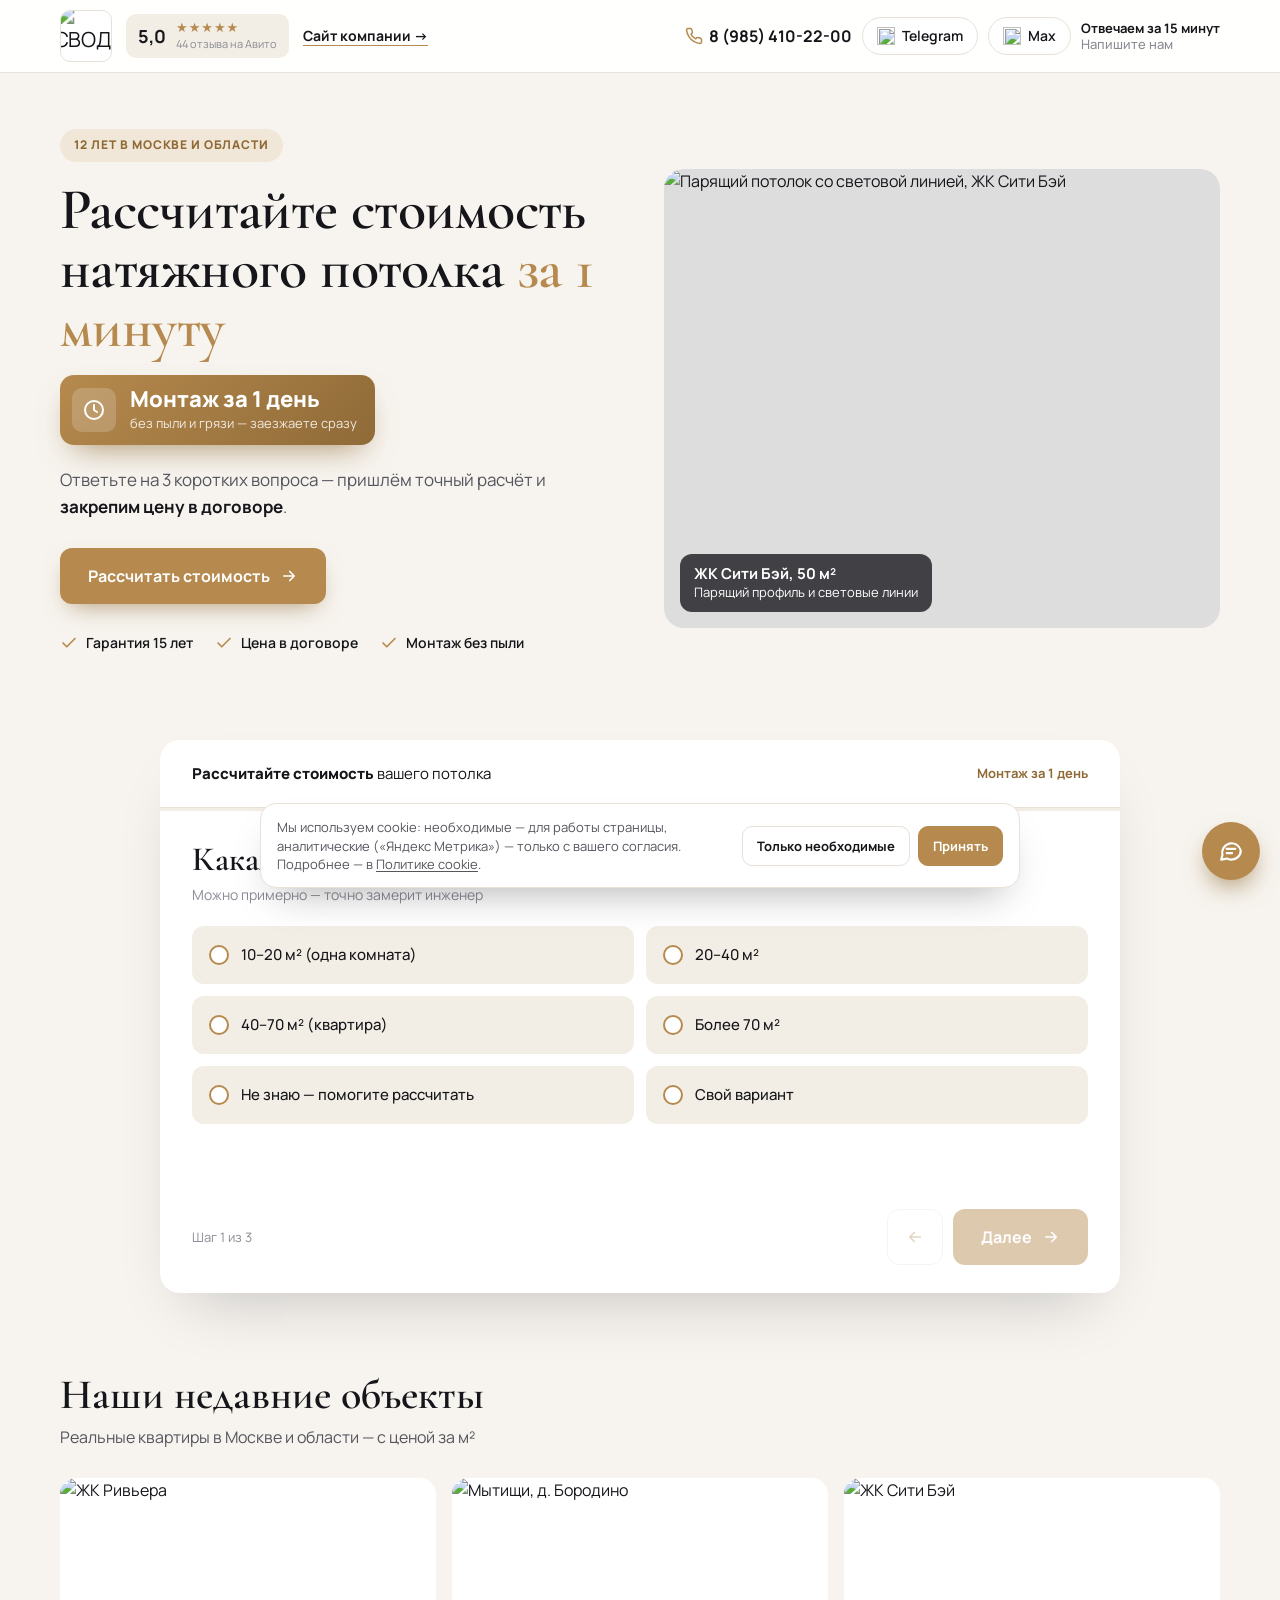
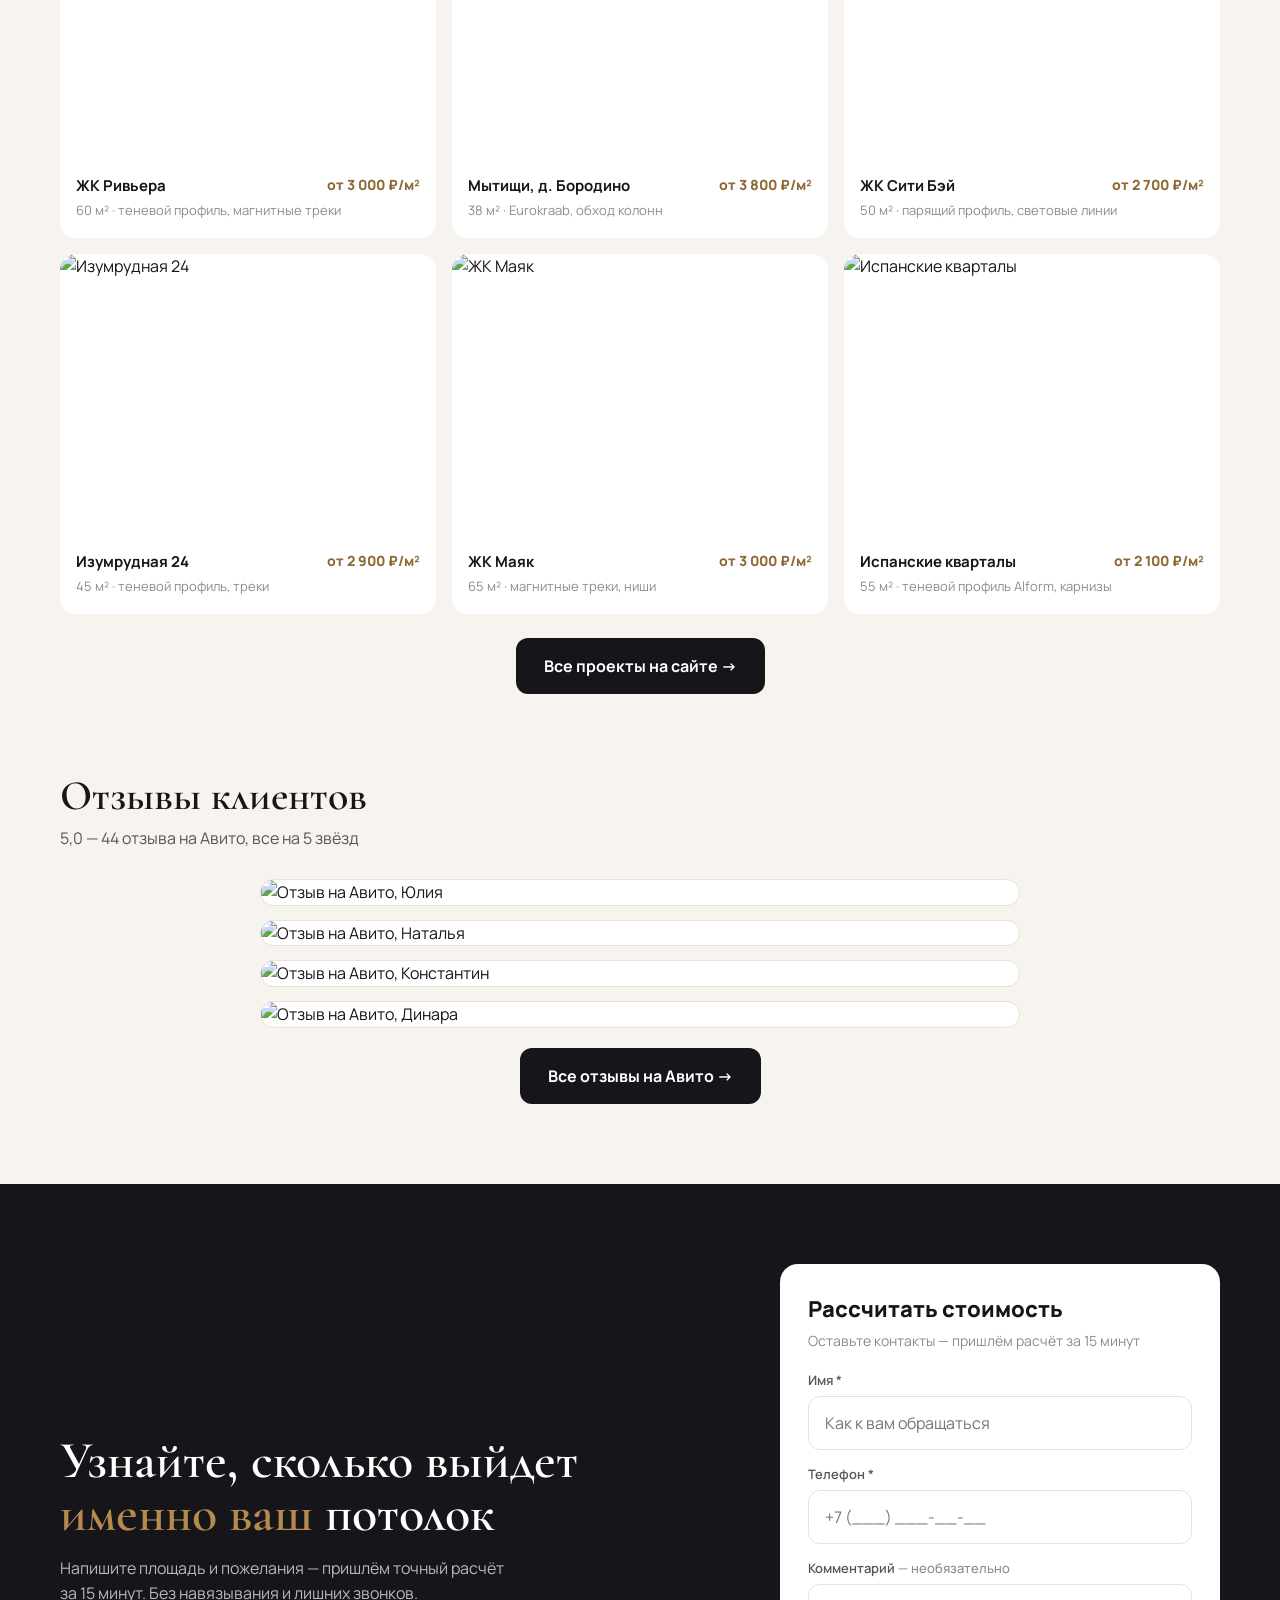
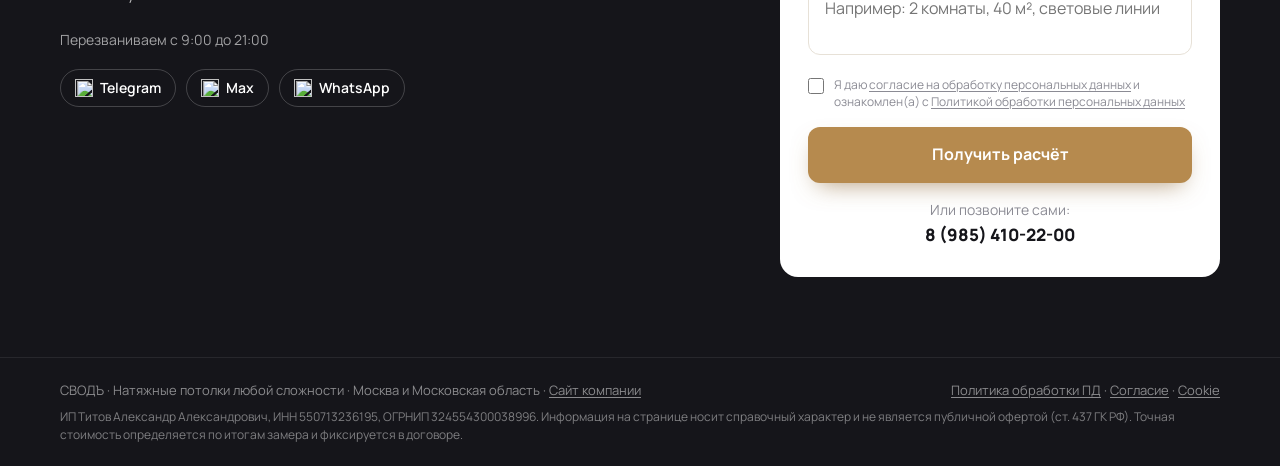
==== 2/index.html @ 6025f9d1 "Простые формы, мобильная адаптация Co-Authored-By: Claude Opus 5.5 <noreply@anthropic.com>" ====
<!doctype html>
<html lang="ru">
<head>
    <meta name="robots" content="noindex, nofollow" />
<meta charset="utf-8">
<meta name="viewport" content="width=device-width, initial-scale=1, viewport-fit=cut">
<title>Расчёт стоимости натяжного потолка за 1 минуту — монтаж за 1 день | СВОДЪ</title>
<meta name="description" content="Ответьте на 3 вопроса и получите точный расчёт натяжного потолка. Монтаж за 1 день, цена фиксируется в договоре, гарантия 15 лет на полотно. Москва и Московская область.">

<meta name="theme-color" content="#15151A">
<meta property="og:title" content="Рассчитайте стоимость натяжного потолка — СВОДЪ">
<meta property="og:description" content="3 вопроса — и точная цена. Монтаж за 1 день, цена в договоре.">
<meta property="og:image" content="https://svodmsk.ru/assets/og-cover.jpg">
<link rel="icon" href="/svod-preview/assets/svod-logo.webp">
<link rel="preconnect" href="https://fonts.googleapis.com">
<link rel="preconnect" href="https://fonts.gstatic.com" crossorigin>
<link href="https://fonts.googleapis.com/css2?family=Cormorant+Garamond:wght@500;600;700&family=Manrope:wght@400;500;600;700;800&display=swap" rel="stylesheet">

<script>
  /* Настройки */
  window.SVOD = {
    leadUrl: "https://script.google.com/macros/s/AKfycbxgoT3YjLJg_GNSsWztokYtU5nB3ujO9k0QQdAtYIes-4fWjXR9LYAzeZNPAPVVO6Ga/exec",
    metrikaId: 113690004,
    vkPixelId: "" // ID пикселя VK Рекламы, например "3512345"
  };

  /* UTM-метки: запоминаем при первом заходе */
  (function(){
    var KEYS=["utm_source","utm_medium","utm_campaign","utm_content","utm_term","yclid","vk_click_id"],KEY="svod_quiz_utm";
    var q=new URLSearchParams(location.search),found={},has=false;
    KEYS.forEach(function(k){var v=q.get(k);if(v){found[k]=v;has=true;}});
    if(has){found.landing=location.href;found.referrer=document.referrer||"";try{localStorage.setItem(KEY,JSON.stringify(found));}catch(e){}}
    window.__svodUtm=function(){
      var d={};try{d=JSON.parse(localStorage.getItem(KEY)||"{}")||{};}catch(e){}
      var out={};KEYS.concat(["landing","referrer"]).forEach(function(k){out[k]=d[k]||"";});
      if(!out.landing){out.landing=location.href;out.referrer=document.referrer||"";}
      return out;
    };
  })();
</script>

<!-- Яндекс.Метрика: подключается только после согласия на cookie -->
<script>
  window.__svodLoadMetrika = function () { return;
    if (window.__svodMetrikaLoaded) return; window.__svodMetrikaLoaded = true;
    (function(m,e,t,r,i,k,a){m[i]=m[i]||function(){(m[i].a=m[i].a||[]).push(arguments)};m[i].l=1*new Date();
    for(var j=0;j<document.scripts.length;j++){if(document.scripts[j].src===r){return;}}
    k=e.createElement(t),a=e.getElementsByTagName(t)[0],k.async=1,k.src=r,a.parentNode.insertBefore(k,a)})
    (window,document,'script','https://mc.yandex.ru/metrika/tag.js?id='+SVOD.metrikaId,'ym');
    ym(SVOD.metrikaId,'init',{ssr:true,webvisor:true,clickmap:true,ecommerce:"dataLayer",referrer:document.referrer,url:location.href,accurateTrackBounce:true,trackLinks:true});
  };
  try { if (localStorage.getItem('svod_cookie') === 'all') window.__svodLoadMetrika(); } catch (e) {}
</script>

<!-- Пиксель VK Рекламы (включается, если указан vkPixelId) -->
<script>
  try { var __ck = localStorage.getItem('svod_cookie') } catch (e) {}
  if (SVOD.vkPixelId && __ck === 'all') {
    var _tmr = window._tmr || (window._tmr = []);
    _tmr.push({id: SVOD.vkPixelId, type: "pageView", start: (new Date()).getTime()});
    (function (d, w, id) {
      if (d.getElementById(id)) return;
      var ts = d.createElement("script"); ts.type = "text/javascript"; ts.async = true; ts.id = id;
      ts.src = "https://top-fwz1.mail.ru/js/code.js";
      var f = function () { var s = d.getElementsByTagName("script")[0]; s.parentNode.insertBefore(ts, s); };
      if (w.opera == "[object Opera]") { d.addEventListener("DOMContentLoaded", f, false); } else { f(); }
    })(document, window, "tmr-code");
  }
</script>

<style>
  :root{
    --bg:#F7F4EF;
    --paper:#FFFFFF;
    --ink:#15151A;
    --ink-2:#55555E;
    --ink-3:#8B8B94;
    --line:#E7E1D7;
    --soft:#F2EDE5;
    --bronze:#B68A4E;
    --bronze-dark:#8F6A37;
    --bronze-soft:#F1E7D8;
    --dark:#15151A;
    --radius:14px;
    --serif:"Cormorant Garamond", Georgia, serif;
    --sans:Manrope, system-ui, -apple-system, "Segoe UI", Arial, sans-serif;
  }
  *{box-sizing:border-box}
  html{scroll-behavior:smooth;-webkit-text-size-adjust:100%}
  body{margin:0;background:var(--bg);color:var(--ink);font-family:var(--sans);font-size:16px;line-height:1.55;-webkit-font-smoothing:antialiased}
  img{display:block;max-width:100%}
  a{color:inherit;text-decoration:none}
  button{font:inherit;cursor:pointer}
  .wrap{width:100%;max-width:1200px;margin:0 auto;padding:0 20px}

  /* Шапка */
  .top{position:sticky;top:0;z-index:40;background:rgba(255,255,255,.94);backdrop-filter:blur(10px);-webkit-backdrop-filter:blur(10px);border-bottom:1px solid var(--line)}
  .top .wrap{display:flex;align-items:center;justify-content:space-between;gap:16px;height:72px}
  .brand{display:flex;align-items:center;gap:14px}
  .brand-logo{width:52px;height:52px;border-radius:10px;background:#fff;border:1px solid var(--line);overflow:hidden;flex:none}
  .brand-logo img{width:100%;height:100%;object-fit:cover;transform:scale(1.3);transform-origin:50% 52%}
  .rating{display:flex;align-items:center;gap:10px;padding:7px 12px;border-radius:10px;background:var(--soft)}
  .rating b{font-size:18px;line-height:1}
  .stars{color:var(--bronze);letter-spacing:1px;font-size:13px;line-height:1}
  .rating small{display:block;font-size:11px;color:var(--ink-3);line-height:1.2;margin-top:3px}
  .contacts{display:flex;align-items:center;gap:10px}
  .phone{font-weight:700;white-space:nowrap;display:flex;align-items:center;gap:6px}
  .phone svg{color:var(--bronze)}
  .pill{display:inline-flex;align-items:center;gap:7px;height:38px;padding:0 14px;border-radius:999px;border:1px solid var(--line);background:#fff;font-size:14px;font-weight:600;transition:border-color .2s}
  .pill:hover{border-color:var(--bronze)}
  .pill img{width:18px;height:18px;object-fit:contain}
  .reply{font-size:13px;line-height:1.25;font-weight:700}
  .reply span{display:block;font-weight:500;color:var(--ink-3)}

  a.rating{color:inherit}
  .reviews{display:grid;grid-template-columns:1fr;gap:14px;max-width:760px;margin:0 auto}
  .reviews a{display:block;border-radius:16px;overflow:hidden;border:1px solid var(--line);background:#fff}
  .reviews img{width:100%;height:auto}
  .rv-cards{display:none;gap:12px;max-width:760px;margin:0 auto}
  .rv{display:block;background:#fff;border:1px solid var(--line);border-radius:16px;padding:14px 16px}
  .rv-h{display:flex;flex-wrap:wrap;align-items:baseline;gap:4px 10px}
  .rv-h b{font-size:15px}.rv-h i{font-style:normal;font-size:12px;color:var(--ink-3)}.rv-h em{font-style:normal;color:#FFB800;margin-left:auto;letter-spacing:1px}
  .rv-t{display:block;margin-top:8px;font-size:15px;line-height:1.5;color:var(--ink-2)}
  .site-link{font-size:14px;font-weight:700;color:var(--ink);text-decoration:underline;text-decoration-color:var(--bronze);text-underline-offset:4px;white-space:nowrap}
  .usp{display:inline-flex;align-items:center;gap:14px;margin:0 0 22px;padding:12px 18px 12px 12px;border-radius:14px;background:linear-gradient(135deg,#B68A4E,#8F6A37);color:#fff;box-shadow:0 14px 32px -14px rgba(143,106,55,.8)}
  .usp i{display:grid;place-items:center;width:44px;height:44px;border-radius:10px;background:rgba(255,255,255,.18);flex:none}
  .usp b{display:block;font-size:22px;line-height:1.1;font-weight:800}
  .usp small{display:block;font-size:13px;opacity:.85;margin-top:2px}
  .cookie{position:fixed;left:12px;right:12px;bottom:12px;z-index:60;max-width:760px;margin:0 auto;display:flex;align-items:center;gap:16px;padding:14px 16px;border-radius:16px;background:#fff;border:1px solid var(--line);box-shadow:0 20px 40px -18px rgba(21,21,26,.35);font-size:13px;line-height:1.4;color:var(--ink-2)}
  .cookie[hidden]{display:none}
  .cookie a{text-decoration:underline;text-underline-offset:2px}
  .cookie .btns{display:flex;gap:8px;flex:none}
  .cookie button{height:40px;padding:0 14px;border-radius:10px;font-weight:700;font-size:13px;border:1.5px solid var(--line);background:#fff;color:var(--ink)}
  .cookie button.ok{background:var(--bronze);border-color:var(--bronze);color:#fff}
  .foot .legal{width:100%;font-size:12px;line-height:1.5;color:rgba(255,255,255,.45)}

  /* Первый экран */
  .hero{padding:56px 0 64px}
  .hero .wrap{display:grid;grid-template-columns:1fr 1fr;gap:48px;align-items:center}
  .badge{display:inline-block;padding:7px 14px;border-radius:999px;background:var(--bronze-soft);color:var(--bronze-dark);font-size:12px;font-weight:800;letter-spacing:.08em;text-transform:uppercase}
  h1{font-family:var(--serif);font-weight:600;font-size:58px;line-height:1.02;margin:18px 0 18px;letter-spacing:-.01em}
  h1 em{font-style:normal;color:var(--bronze)}
  .lead{font-size:17px;color:var(--ink-2);margin:0 0 28px;max-width:520px}
  .lead b{color:var(--ink)}
  .btn{display:inline-flex;align-items:center;justify-content:center;gap:10px;height:56px;padding:0 28px;border:0;border-radius:12px;background:var(--bronze);color:#fff;font-weight:700;font-size:16px;box-shadow:0 10px 24px -10px rgba(143,106,55,.7);transition:background .2s, transform .2s}
  .btn:hover{background:var(--bronze-dark)}
  .btn:active{transform:translateY(1px)}
  .btn[disabled]{opacity:.45;cursor:not-allowed;box-shadow:none}
  .perks{display:flex;flex-wrap:wrap;gap:10px 22px;margin-top:28px;padding:0;list-style:none;font-size:14px;font-weight:600}
  .perks li{display:flex;align-items:center;gap:8px}
  .perks svg{color:var(--bronze);flex:none}
  .hero-img{position:relative;border-radius:20px;overflow:hidden;aspect-ratio:4/3.3;background:#ddd}
  .hero-img img{width:100%;height:100%;object-fit:cover}
  .hero-tag{position:absolute;left:16px;bottom:16px;background:rgba(21,21,26,.78);color:#fff;padding:10px 14px;border-radius:12px;font-size:13px;line-height:1.35;backdrop-filter:blur(6px)}
  .hero-tag b{display:block;font-size:15px}

  /* Квиз */
  .quiz-sec{padding:8px 0 80px}
  .quiz{max-width:960px;margin:0 auto;background:var(--paper);border-radius:20px;box-shadow:0 30px 60px -30px rgba(21,21,26,.25);overflow:hidden;scroll-margin-top:90px}
  .quiz-head{padding:22px 32px;border-bottom:1px solid var(--line);font-size:15px;display:flex;justify-content:space-between;gap:12px;align-items:center}
  .quiz-head b{font-weight:800}
  .gift{font-size:13px;color:var(--bronze-dark);font-weight:700;white-space:nowrap}
  .bar{height:3px;background:var(--soft)}
  .bar i{display:block;height:100%;width:0;background:var(--bronze);transition:width .35s ease}
  .quiz-body{padding:30px 32px 26px;min-height:380px}
  .step{display:none;animation:fade .3s ease}
  .step.on{display:block}
  @keyframes fade{from{opacity:0;transform:translateY(6px)}to{opacity:1;transform:none}}
  .q{font-family:var(--serif);font-size:34px;font-weight:600;line-height:1.1;margin:0 0 6px}
  .hint{color:var(--ink-3);font-size:14px;margin:0 0 20px}
  .opts{display:grid;grid-template-columns:1fr 1fr;gap:12px}
  .opt{position:relative;display:flex;align-items:center;gap:12px;min-height:58px;padding:14px 16px;border-radius:12px;background:var(--soft);border:1.5px solid transparent;cursor:pointer;font-size:15px;font-weight:500;transition:border-color .15s, background .15s;user-select:none}
  .opt:hover{border-color:#DCCDB6}
  .opt input{position:absolute;opacity:0;pointer-events:none}
  .mark{width:20px;height:20px;border-radius:50%;border:2px solid var(--bronze);flex:none;display:grid;place-items:center;background:#fff}
  .opt.multi .mark{border-radius:6px}
  .opt input:checked ~ .mark{background:var(--bronze)}
  .opt input:checked ~ .mark::after{content:"";width:8px;height:8px;border-radius:50%;background:#fff}
  .opt.multi input:checked ~ .mark::after{width:10px;height:6px;border-radius:0;background:none;border:2px solid #fff;border-top:0;border-right:0;transform:rotate(-45deg) translate(1px,-1px)}
  .opt:has(input:checked){border-color:var(--bronze);background:#fff;box-shadow:0 0 0 3px rgba(182,138,78,.18)}
  .opt:has(input:checked) .mark{background:var(--bronze)}
  .opt:has(input:checked) .mark::after{content:"";width:8px;height:8px;border-radius:50%;background:#fff}
  .opt.multi:has(input:checked) .mark::after{width:10px;height:6px;border-radius:0;background:none;border:2px solid #fff;border-top:0;border-right:0;transform:rotate(-45deg) translate(1px,-1px)}
  .opt-img:has(input:checked) .cap{background:var(--bronze-soft);font-weight:700}
  #next:not([disabled]){animation:nudge 1.6s ease-in-out infinite}
  @keyframes nudge{0%,100%{box-shadow:0 10px 24px -10px rgba(143,106,55,.7)}50%{box-shadow:0 0 0 6px rgba(182,138,78,.22),0 10px 24px -10px rgba(143,106,55,.7)}}
  .opt-img{flex-direction:column;align-items:stretch;padding:0;overflow:hidden;min-height:0;background:#fff;border:1.5px solid var(--line)}
  .opt-img .pic{display:block;aspect-ratio:16/10;overflow:hidden;background:var(--soft)}
  .opt-img .pic img{width:100%;height:100%;object-fit:cover}
  .opt-img .cap{display:flex;align-items:center;gap:10px;padding:12px 14px;flex:1}
  .opts.imgs{grid-template-columns:repeat(3,1fr)}
  .own{display:none;margin-top:12px}
  .own.on{display:block}
  .field{display:block;margin-bottom:14px}
  .field span{display:block;font-size:13px;font-weight:600;margin-bottom:6px;color:var(--ink-2)}
  .input{width:100%;height:54px;padding:0 16px;border-radius:12px;border:1.5px solid var(--line);background:#fff;font:inherit;font-size:16px;color:var(--ink);outline:none;transition:border-color .15s}
  .input:focus{border-color:var(--bronze)}
  .input.err{border-color:#C8553D}
  .input.textarea{height:auto;min-height:70px;padding:12px 16px;resize:none;line-height:1.4}
  .final{display:grid;grid-template-columns:1.1fr 1fr;gap:32px;align-items:start}
  .summary{background:var(--soft);border-radius:14px;padding:20px 22px;font-size:14px}
  .summary h4{margin:0 0 12px;font-size:15px}
  .summary dl{margin:0;display:grid;grid-template-columns:auto 1fr;gap:6px 14px}
  .summary dt{color:var(--ink-3)}
  .summary dd{margin:0;font-weight:600}
  .bonus{margin-top:14px;padding-top:14px;border-top:1px solid #E2D9CB;display:grid;gap:8px}
  .bonus div{display:flex;gap:10px;align-items:center;font-weight:600}
  .bonus svg{color:var(--bronze);flex:none}
  .ways{display:flex;flex-wrap:wrap;gap:8px;margin-bottom:16px}
  .way{position:relative}
  .way input{position:absolute;opacity:0}
  .way span{display:inline-flex;align-items:center;height:40px;padding:0 14px;border-radius:999px;border:1.5px solid var(--line);font-size:14px;font-weight:600;cursor:pointer;background:#fff}
  .way input:checked + span{border-color:var(--bronze);background:var(--bronze-soft);color:var(--bronze-dark)}
  .agree{display:flex;gap:10px;font-size:12px;color:var(--ink-3);line-height:1.45;margin:4px 0 16px}
  .agree input{margin:2px 0 0;accent-color:var(--bronze);width:16px;height:16px;flex:none}
  .agree a{text-decoration:underline;text-underline-offset:2px}
  .quiz-foot{display:flex;align-items:center;justify-content:space-between;padding:18px 32px 28px}
  .counter{font-size:13px;color:var(--ink-3)}
  .nav{display:flex;gap:10px}
  .back{width:56px;height:56px;border-radius:12px;border:1.5px solid var(--line);background:#fff;color:var(--bronze);display:grid;place-items:center}
  .back[disabled]{opacity:.35;cursor:default}
  .done{text-align:center;padding:40px 10px}
  .done .ok{width:72px;height:72px;margin:0 auto 18px;border-radius:50%;background:var(--bronze-soft);color:var(--bronze-dark);display:grid;place-items:center}
  .done h3{font-family:var(--serif);font-size:38px;font-weight:600;margin:0 0 10px;line-height:1.1}
  .done p{color:var(--ink-2);max-width:460px;margin:0 auto 22px}
  .done .row{display:flex;justify-content:center;flex-wrap:wrap;gap:10px}

  /* Работы */
  .works{padding:0 0 80px}
  .sec-title{font-family:var(--serif);font-size:42px;font-weight:600;line-height:1.05;margin:0 0 8px}
  .sec-sub{color:var(--ink-2);margin:0 0 28px}
  .grid{display:grid;grid-template-columns:repeat(3,1fr);gap:16px}
  .card{border-radius:16px;overflow:hidden;background:#fff}
  .card .pic{aspect-ratio:4/3;overflow:hidden}
  .card img{width:100%;height:100%;object-fit:cover;transition:transform .5s}
  .card:hover img{transform:scale(1.04)}
  .card .txt{padding:14px 16px 16px}
  .card b{display:block;font-size:15px}
  .card small{color:var(--ink-3);font-size:13px}
  .card .price{float:right;font-weight:800;color:var(--bronze-dark);font-size:14px}

  /* Тёмный блок */
  .cta{background:var(--dark);color:#fff;padding:80px 0}
  .cta .wrap{display:grid;grid-template-columns:1fr 440px;gap:48px;align-items:center}
  .cta h2{font-family:var(--serif);font-size:52px;font-weight:600;line-height:1.02;margin:0 0 16px}
  .cta h2 em{font-style:normal;color:var(--bronze)}
  .cta p{color:rgba(255,255,255,.7);margin:0 0 24px;max-width:460px}
  .hours{font-size:14px;color:rgba(255,255,255,.6);margin-bottom:18px}
  .cta .pill{background:transparent;color:#fff;border-color:rgba(255,255,255,.2)}
  .cta .pill:hover{border-color:var(--bronze)}
  .form-card{background:#fff;color:var(--ink);border-radius:18px;padding:28px}
  .form-card h3{margin:0 0 4px;font-size:22px;font-weight:800}
  .form-card .sub{color:var(--ink-3);font-size:14px;margin:0 0 18px}
  .form-card .btn{width:100%}
  .or{margin-top:16px;font-size:14px;color:var(--ink-3);text-align:center}
  .or a{display:block;color:var(--ink);font-weight:800;font-size:17px;margin-top:2px}
  .foot{background:var(--dark);border-top:1px solid rgba(255,255,255,.08);color:rgba(255,255,255,.5);font-size:13px;padding:22px 0}
  .foot .wrap{display:flex;justify-content:space-between;flex-wrap:wrap;gap:8px}
  .foot a{text-decoration:underline;text-underline-offset:2px}

  /* Плавающая кнопка */
  .fab{position:fixed;right:20px;bottom:20px;z-index:50}
  .fab-btn{width:58px;height:58px;border-radius:50%;border:0;background:var(--bronze);color:#fff;display:grid;place-items:center;box-shadow:0 12px 26px -8px rgba(143,106,55,.8)}
  .fab-menu{position:absolute;right:0;bottom:70px;display:none;flex-direction:column;gap:8px;align-items:flex-end}
  .fab.open .fab-menu{display:flex}
  .fab-menu a{display:flex;align-items:center;gap:8px;background:#fff;padding:10px 14px;border-radius:999px;box-shadow:0 8px 20px -8px rgba(0,0,0,.3);font-size:14px;font-weight:700;white-space:nowrap}
  .fab-menu img{width:20px;height:20px;object-fit:contain}

  .sending .btn{pointer-events:none;opacity:.7}

  @media (max-width:1024px){
    .rating,.reply{display:none}
    h1{font-size:48px}
  }
  @media (max-width:860px){
    .hero{padding:28px 0 40px}
    .hero .wrap{grid-template-columns:1fr;gap:26px}
    .hero-img{aspect-ratio:16/10}
    .cta .wrap{grid-template-columns:1fr}
    .grid{grid-template-columns:1fr 1fr}
    .final{grid-template-columns:1fr;gap:20px}
    .top .pill{display:none}
    .cookie{flex-direction:column;align-items:stretch;bottom:84px}
    .cookie .btns button{flex:1}
  }
  @media (max-width:600px){
    .wrap{padding:0 16px}
    .top .wrap{height:62px}
    .brand-logo{width:44px;height:44px}
    .phone span{display:none}
    .phone{width:42px;height:42px;justify-content:center;border-radius:50%;background:var(--bronze);color:#fff}
    .phone svg{color:#fff}
    h1{font-size:38px}
    .lead{font-size:16px}
    .btn{width:100%}
    .perks{gap:10px 16px;font-size:13px}
    .quiz-sec{padding:0 0 56px}
    .quiz{border-radius:16px}
    .quiz-head{padding:16px 18px;font-size:14px}
    .gift{display:none}
    .quiz-body{padding:22px 18px 10px;min-height:0}
    .q{font-size:28px}
    .opts,.opts.imgs{grid-template-columns:1fr}
    .opts.imgs{grid-template-columns:1fr 1fr;gap:10px}
    .reviews{grid-template-columns:1fr}
    .rv-shots{display:none}
    .rv-cards{display:grid}
    .opt-img .cap{padding:10px;font-size:14px;gap:8px}
    .opt-img .mark{width:18px;height:18px}
    .quiz-foot{padding:14px 18px 20px}
    .quiz-foot .btn{width:auto;flex:1}
    .nav{flex:1;justify-content:flex-end;margin-left:14px}
    .sec-title{font-size:34px}
    .grid{grid-template-columns:1fr;gap:12px}
    .cta{padding:56px 0}
    .cta h2{font-size:40px}
    .form-card{padding:22px 18px}
    .done h3{font-size:32px}
    .summary{display:none}
  }
</style>
</head>
<body>

<header class="top">
  <div class="wrap">
    <div class="brand">
      <a class="brand-logo" href="/svod-preview/" aria-label="СВОДЪ — перейти на сайт компании"><img src="/svod-preview/assets/svod-logo.webp" alt="СВОДЪ — натяжные потолки"></a>
      <a class="rating" href="https://www.avito.ru/user/cd2ebb35e81eaf1eecfe5f3a869d6016/profile" target="_blank" rel="noopener"><b>5,0</b><div><div class="stars">★★★★★</div><small>44 отзыва на Авито</small></div></a>
      <a class="site-link" href="/svod-preview/">Сайт компании →</a>
    </div>
    <div class="contacts">
      <a class="phone" href="tel:+79854102200" data-goal="call" aria-label="Позвонить">
        <svg width="18" height="18" viewBox="0 0 24 24" fill="none" stroke="currentColor" stroke-width="2" stroke-linecap="round" stroke-linejoin="round"><path d="M22 16.9v3a2 2 0 0 1-2.2 2 19.8 19.8 0 0 1-8.6-3.1 19.5 19.5 0 0 1-6-6A19.8 19.8 0 0 1 2.1 4.2 2 2 0 0 1 4.1 2h3a2 2 0 0 1 2 1.7c.1.9.4 1.8.7 2.7a2 2 0 0 1-.5 2.1L8 9.8a16 16 0 0 0 6 6l1.3-1.3a2 2 0 0 1 2.1-.4c.9.3 1.8.6 2.7.7a2 2 0 0 1 1.7 2z"/></svg>
        <span>8 (985) 410-22-00</span>
      </a>
      <a class="pill" href="https://t.me/Svod_msk" target="_blank" rel="noopener" data-goal="messenger"><img src="/svod-preview/assets/telegram-official.svg" alt="">Telegram</a>
      <a class="pill" href="https://max.ru/u/f9LHodD0cOKXdlvRI01rHMn-SB5xGrQnqyZHWLClqGpZ0J4Lp7MC0MvVnaY" target="_blank" rel="noopener" data-goal="messenger"><img src="/svod-preview/assets/max-logo.webp" alt="">Max</a>
      <div class="reply">Отвечаем за 15 минут<span>Напишите нам</span></div>
    </div>
  </div>
</header>

<section class="hero">
  <div class="wrap">
    <div>
      <span class="badge">12 лет в Москве и области</span>
      <h1>Рассчитайте стоимость натяжного потолка <em>за 1 минуту</em></h1>
      <div class="usp"><i><svg width="24" height="24" viewBox="0 0 24 24" fill="none" stroke="currentColor" stroke-width="2" stroke-linecap="round" stroke-linejoin="round"><circle cx="12" cy="12" r="9"/><path d="M12 7v5l3 2"/></svg></i><span><b>Монтаж за 1 день</b><small>без пыли и грязи — заезжаете сразу</small></span></div>
      <p class="lead">Ответьте на 3 коротких вопроса — пришлём точный расчёт и <b>закрепим цену в договоре</b>.</p>
      <a class="btn" href="#quiz" data-start>Рассчитать стоимость
        <svg width="18" height="18" viewBox="0 0 24 24" fill="none" stroke="currentColor" stroke-width="2.2" stroke-linecap="round" stroke-linejoin="round"><path d="M5 12h14M13 6l6 6-6 6"/></svg>
      </a>
      <ul class="perks">
        <li><svg width="18" height="18" viewBox="0 0 24 24" fill="none" stroke="currentColor" stroke-width="2.2" stroke-linecap="round" stroke-linejoin="round"><path d="M20 6 9 17l-5-5"/></svg>Гарантия 15 лет</li>
        <li><svg width="18" height="18" viewBox="0 0 24 24" fill="none" stroke="currentColor" stroke-width="2.2" stroke-linecap="round" stroke-linejoin="round"><path d="M20 6 9 17l-5-5"/></svg>Цена в договоре</li>
        <li><svg width="18" height="18" viewBox="0 0 24 24" fill="none" stroke="currentColor" stroke-width="2.2" stroke-linecap="round" stroke-linejoin="round"><path d="M20 6 9 17l-5-5"/></svg>Монтаж без пыли</li>
      </ul>
    </div>
    <div class="hero-img">
      <img src="/svod-preview/assets/projects/lg/citybay-01.webp" alt="Парящий потолок со световой линией, ЖК Сити Бэй" fetchpriority="high">
      <div class="hero-tag"><b>ЖК Сити Бэй, 50 м²</b>Парящий профиль и световые линии</div>
    </div>
  </div>
</section>

<section class="quiz-sec">
  <div class="wrap">
    <form class="quiz" id="quiz" novalidate>
      <div class="quiz-head">
        <div><b>Рассчитайте стоимость</b> вашего потолка</div>
        <div class="gift">Монтаж за 1 день</div>
      </div>
      <div class="bar"><i id="bar"></i></div>

      <div class="quiz-body">
        <!-- Шаг 1 -->
        <div class="step on" data-step="1" data-name="area">
          <p class="q">Какая площадь потолков?</p>
          <p class="hint">Можно примерно — точно замерит инженер</p>
          <div class="opts">
            <label class="opt"><input type="radio" name="area" value="10–20 м²"><span class="mark"></span>10–20 м² (одна комната)</label>
            <label class="opt"><input type="radio" name="area" value="20–40 м²"><span class="mark"></span>20–40 м²</label>
            <label class="opt"><input type="radio" name="area" value="40–70 м²"><span class="mark"></span>40–70 м² (квартира)</label>
            <label class="opt"><input type="radio" name="area" value="Более 70 м²"><span class="mark"></span>Более 70 м²</label>
            <label class="opt"><input type="radio" name="area" value="Не знаю площадь"><span class="mark"></span>Не знаю — помогите рассчитать</label>
            <label class="opt"><input type="radio" name="area" value="own" data-own><span class="mark"></span>Свой вариант</label>
          </div>
          <div class="own"><input class="input" type="text" name="area_own" placeholder="Например: кухня 12 м² и спальня 15 м²"></div>
        </div>

        <!-- Шаг 2 -->
        <div class="step" data-step="2" data-name="type" data-multi>
          <p class="q">Какой потолок вам нравится?</p>
          <p class="hint">Можно выбрать несколько вариантов</p>
          <div class="opts imgs">
            <label class="opt opt-img multi"><input type="checkbox" name="type" value="Парящий с подсветкой"><span class="pic"><img src="/svod-preview/assets/projects/sm/citybay-01.webp" alt="" loading="lazy"></span><span class="cap"><span class="mark"></span>Парящий с подсветкой</span></label>
            <label class="opt opt-img multi"><input type="checkbox" name="type" value="Теневой"><span class="pic"><img src="/svod-preview/assets/projects/sm/isp-v-01.webp" alt="" loading="lazy"></span><span class="cap"><span class="mark"></span>Теневой</span></label>
            <label class="opt opt-img multi"><input type="checkbox" name="type" value="Трековое освещение"><span class="pic"><img src="/svod-preview/assets/projects/sm/izumrud-01.webp" alt="" loading="lazy"></span><span class="cap"><span class="mark"></span>С треками</span></label>
            <label class="opt opt-img multi"><input type="checkbox" name="type" value="Световые линии"><span class="pic"><img src="/svod-preview/assets/projects/sm/mayak-01.webp" alt="" loading="lazy"></span><span class="cap"><span class="mark"></span>Световые линии</span></label>
            <label class="opt opt-img multi"><input type="checkbox" name="type" value="Классический"><span class="pic"><img src="/svod-preview/assets/projects/sm/riga-01.webp" alt="" loading="lazy"></span><span class="cap"><span class="mark"></span>Классический</span></label>
            <label class="opt opt-img multi"><input type="checkbox" name="type" value="Световой потолок (полное свечение)"><span class="pic"><img src="/svod-preview/assets/projects/sm/light-01.webp" alt="" loading="lazy"></span><span class="cap"><span class="mark"></span>Световой потолок</span></label>
            <label class="opt opt-img multi"><input type="checkbox" name="type" value="Тканевый"><span class="pic"><img src="/svod-preview/assets/projects/sm/leningr-01.webp" alt="" loading="lazy"></span><span class="cap"><span class="mark"></span>Тканевый</span></label>
          </div>
          <label class="opt multi" style="margin-top:12px"><input type="checkbox" name="type" value="Пока не знаю — нужна консультация"><span class="mark"></span>Пока не знаю — нужна консультация</label>
        </div>

        <!-- Шаг 3 -->
        <div class="step" data-step="3" data-name="when">
          <p class="q">Когда планируете монтаж?</p>
          <p class="hint">Подберём удобную дату под ваш ремонт</p>
          <div class="opts">
            <label class="opt"><input type="radio" name="when" value="В ближайшие 2 недели"><span class="mark"></span>В ближайшие 2 недели</label>
            <label class="opt"><input type="radio" name="when" value="В течение месяца"><span class="mark"></span>В течение месяца</label>
            <label class="opt"><input type="radio" name="when" value="Через 1–3 месяца"><span class="mark"></span>Через 1–3 месяца</label>
            <label class="opt"><input type="radio" name="when" value="Пока узнаю цены"><span class="mark"></span>Пока просто узнаю цены</label>
          </div>
        </div>

        <!-- Шаг 4: контакты -->
        <div class="step" data-step="4">
          <div class="final">
            <div>
              <p class="q">Расчёт почти готов!</p>
              <p class="hint">Оставьте имя и телефон — инженер посчитает стоимость и отправит её в течение 15 минут</p>
              <label class="field"><span>Имя *</span><input class="input" type="text" name="name" autocomplete="given-name" placeholder="Как к вам обращаться"></label>
              <label class="field"><span>Телефон *</span><input class="input" type="tel" name="phone" autocomplete="tel" inputmode="tel" placeholder="+7 (___) ___-__-__"></label>
              <label class="field"><span>Комментарий <i style="font-style:normal;font-weight:500;color:var(--ink-3)">— необязательно</i></span><textarea class="input textarea" name="comment" rows="2" maxlength="1000" placeholder="Например: нужна подсветка в спальне"></textarea></label>
              <div aria-hidden="true" style="position:absolute;left:-10000px;width:1px;height:1px;overflow:hidden"><label>Компания<input type="text" name="company" tabindex="-1" autocomplete="off"></label></div>
              <label class="agree"><input type="checkbox" name="agree"><span>Я даю <a href="/svod-preview/consent.html" target="_blank" rel="noopener">согласие на обработку персональных данных</a> и ознакомлен(а) с&nbsp;<a href="/svod-preview/privacy.html" target="_blank" rel="noopener">Политикой обработки персональных данных</a></span></label>
            </div>
            <div class="summary">
              <h4>Ваш потолок</h4>
              <dl id="summary"></dl>
              <div class="bonus">
                <div><svg width="18" height="18" viewBox="0 0 24 24" fill="none" stroke="currentColor" stroke-width="2.2" stroke-linecap="round" stroke-linejoin="round"><path d="M20 6 9 17l-5-5"/></svg>Монтаж за 1 день</div>
                <div><svg width="18" height="18" viewBox="0 0 24 24" fill="none" stroke="currentColor" stroke-width="2.2" stroke-linecap="round" stroke-linejoin="round"><path d="M20 6 9 17l-5-5"/></svg>Гарантия 15 лет на полотно</div>
                <div><svg width="18" height="18" viewBox="0 0 24 24" fill="none" stroke="currentColor" stroke-width="2.2" stroke-linecap="round" stroke-linejoin="round"><path d="M20 6 9 17l-5-5"/></svg>Цена фиксируется в договоре</div>
              </div>
            </div>
          </div>
        </div>

        <!-- Готово -->
        <div class="step" data-step="5">
          <div class="done">
            <div class="ok"><svg width="34" height="34" viewBox="0 0 24 24" fill="none" stroke="currentColor" stroke-width="2.4" stroke-linecap="round" stroke-linejoin="round"><path d="M20 6 9 17l-5-5"/></svg></div>
            <h3>Спасибо, заявка принята!</h3>
            <p>Инженер СВОДЪ свяжется с вами в течение 15 минут, назовёт стоимость и предложит удобное время замера.</p>
            <div class="row">
              <a class="pill" href="https://t.me/Svod_msk" target="_blank" rel="noopener"><img src="/svod-preview/assets/telegram-official.svg" alt="">Написать в Telegram</a>
              <a class="pill" href="https://wa.me/79854102200" target="_blank" rel="noopener"><img src="/svod-preview/assets/whatsapp-official.svg" alt="">WhatsApp</a>
            </div>
          </div>
        </div>
      </div>

      <div class="quiz-foot" id="foot">
        <div class="counter">Шаг <span id="cur">1</span> из 3</div>
        <div class="nav">
          <button class="back" type="button" id="back" aria-label="Назад" disabled>
            <svg width="18" height="18" viewBox="0 0 24 24" fill="none" stroke="currentColor" stroke-width="2.2" stroke-linecap="round" stroke-linejoin="round"><path d="M19 12H5M11 18l-6-6 6-6"/></svg>
          </button>
          <button class="btn" type="button" id="next" disabled>Далее
            <svg width="18" height="18" viewBox="0 0 24 24" fill="none" stroke="currentColor" stroke-width="2.2" stroke-linecap="round" stroke-linejoin="round"><path d="M5 12h14M13 6l6 6-6 6"/></svg>
          </button>
        </div>
      </div>
    </form>
  </div>
</section>

<section class="works">
  <div class="wrap">
    <h2 class="sec-title">Наши недавние объекты</h2>
    <p class="sec-sub">Реальные квартиры в Москве и области — с ценой за м²</p>
    <div class="grid">
      <div class="card"><div class="pic"><img src="/svod-preview/assets/projects/sm/riviera-cover.webp" alt="ЖК Ривьера" loading="lazy"></div><div class="txt"><span class="price">от 3 000 ₽/м²</span><b>ЖК Ривьера</b><small>60 м² · теневой профиль, магнитные треки</small></div></div>
      <div class="card"><div class="pic"><img src="/svod-preview/assets/projects/sm/borodino-04.webp" alt="Мытищи, д. Бородино" loading="lazy"></div><div class="txt"><span class="price">от 3 800 ₽/м²</span><b>Мытищи, д. Бородино</b><small>38 м² · Eurokraab, обход колонн</small></div></div>
      <div class="card"><div class="pic"><img src="/svod-preview/assets/projects/sm/citybay-01.webp" alt="ЖК Сити Бэй" loading="lazy"></div><div class="txt"><span class="price">от 2 700 ₽/м²</span><b>ЖК Сити Бэй</b><small>50 м² · парящий профиль, световые линии</small></div></div>
      <div class="card"><div class="pic"><img src="/svod-preview/assets/projects/sm/izumrud-01.webp" alt="Изумрудная 24" loading="lazy"></div><div class="txt"><span class="price">от 2 900 ₽/м²</span><b>Изумрудная 24</b><small>45 м² · теневой профиль, треки</small></div></div>
      <div class="card"><div class="pic"><img src="/svod-preview/assets/projects/sm/mayak-01.webp" alt="ЖК Маяк" loading="lazy"></div><div class="txt"><span class="price">от 3 000 ₽/м²</span><b>ЖК Маяк</b><small>65 м² · магнитные треки, ниши</small></div></div>
      <div class="card"><div class="pic"><img src="/svod-preview/assets/projects/sm/isp-v-01.webp" alt="Испанские кварталы" loading="lazy"></div><div class="txt"><span class="price">от 2 100 ₽/м²</span><b>Испанские кварталы</b><small>55 м² · теневой профиль Alform, карнизы</small></div></div>
    </div>
    <div style="margin-top:24px;text-align:center"><a class="btn" style="background:#15151A;box-shadow:none" href="/svod-preview/#projects">Все проекты на сайте →</a></div>
    </div>
  </div>
</section>

<section class="works" style="padding-top:0">
  <div class="wrap">
    <h2 class="sec-title">Отзывы клиентов</h2>
    <p class="sec-sub">5,0 — 44 отзыва на Авито, все на 5 звёзд</p>
    <div class="reviews rv-shots">
      <a href="https://www.avito.ru/user/cd2ebb35e81eaf1eecfe5f3a869d6016/profile" target="_blank" rel="noopener"><img src="/svod-preview/assets/reviews/avito-01.webp" alt="Отзыв на Авито, Юлия" loading="lazy"></a>
      <a href="https://www.avito.ru/user/cd2ebb35e81eaf1eecfe5f3a869d6016/profile" target="_blank" rel="noopener"><img src="/svod-preview/assets/reviews/avito-02.webp" alt="Отзыв на Авито, Наталья" loading="lazy"></a>
      <a href="https://www.avito.ru/user/cd2ebb35e81eaf1eecfe5f3a869d6016/profile" target="_blank" rel="noopener"><img src="/svod-preview/assets/reviews/avito-05.webp" alt="Отзыв на Авито, Константин" loading="lazy"></a>
      <a href="https://www.avito.ru/user/cd2ebb35e81eaf1eecfe5f3a869d6016/profile" target="_blank" rel="noopener"><img src="/svod-preview/assets/reviews/avito-06.webp" alt="Отзыв на Авито, Динара" loading="lazy"></a>
    </div>
    <div class="rv-cards">
      <a class="rv" href="https://www.avito.ru/user/cd2ebb35e81eaf1eecfe5f3a869d6016/profile" target="_blank" rel="noopener"><span class="rv-h"><b>Юлия</b><i>14 марта 2025 · Авито</i><em>★★★★★</em></span><span class="rv-t">Александр отличный специалист, сделал всё по высшему уровню. Демонтировал мне потолок от застройщика, сделал скрытые карнизы для штор, установил диффузоры и лючки для пожарной сигнализации. По стоимости заранее всё обсудили, составили договор. Спасибо за хорошо выполненную работу!</span></a>
      <a class="rv" href="https://www.avito.ru/user/cd2ebb35e81eaf1eecfe5f3a869d6016/profile" target="_blank" rel="noopener"><span class="rv-h"><b>Наталья</b><i>31 мая 2025 · Авито</i><em>★★★★★</em></span><span class="rv-t">Ответственный, добросовестный исполнитель! Профессионал своего дела. Александр приехал в назначенное время. Работу сделал быстро и качественно. Большое спасибо! Рекомендую 💯</span></a>
      <a class="rv" href="https://www.avito.ru/user/cd2ebb35e81eaf1eecfe5f3a869d6016/profile" target="_blank" rel="noopener"><span class="rv-h"><b>Константин</b><i>6 ноября 2025 · Авито</i><em>★★★★★</em></span><span class="rv-t">Выполнили работу в назначенные сроки, качественно и оперативно. За собой все убрали. Однозначно рекомендую.</span></a>
      <a class="rv" href="https://www.avito.ru/user/cd2ebb35e81eaf1eecfe5f3a869d6016/profile" target="_blank" rel="noopener"><span class="rv-h"><b>Динара</b><i>12 апреля 2025 · Авито</i><em>★★★★★</em></span><span class="rv-t">Все отлично, быстро договорились, Александр выполнил все качественно и профессионально, спасибо большое за работу!</span></a>
    </div>
    <div style="margin-top:20px;text-align:center"><a class="btn" style="background:#15151A;box-shadow:none" href="https://www.avito.ru/user/cd2ebb35e81eaf1eecfe5f3a869d6016/profile" target="_blank" rel="noopener">Все отзывы на Авито →</a></div>
  </div>
</section>

<section class="cta">
  <div class="wrap">
    <div>
      <h2>Узнайте, сколько выйдет <em>именно ваш</em> потолок</h2>
      <p>Напишите площадь и пожелания — пришлём точный расчёт за 15 минут. Без навязывания и лишних звонков.</p>
      <div class="hours">Перезваниваем с 9:00 до 21:00</div>
      <div class="row" style="display:flex;gap:10px;flex-wrap:wrap">
        <a class="pill" href="https://t.me/Svod_msk" target="_blank" rel="noopener" data-goal="messenger"><img src="/svod-preview/assets/telegram-official.svg" alt="">Telegram</a>
        <a class="pill" href="https://max.ru/u/f9LHodD0cOKXdlvRI01rHMn-SB5xGrQnqyZHWLClqGpZ0J4Lp7MC0MvVnaY" target="_blank" rel="noopener" data-goal="messenger"><img src="/svod-preview/assets/max-logo.webp" alt="">Max</a>
        <a class="pill" href="https://wa.me/79854102200" target="_blank" rel="noopener" data-goal="messenger"><img src="/svod-preview/assets/whatsapp-official.svg" alt="">WhatsApp</a>
      </div>
    </div>
    <form class="form-card" id="quick" novalidate>
      <h3>Рассчитать стоимость</h3>
      <p class="sub">Оставьте контакты — пришлём расчёт за 15 минут</p>
      <label class="field"><span>Имя *</span><input class="input" type="text" name="name" autocomplete="given-name" placeholder="Как к вам обращаться"></label>
      <label class="field"><span>Телефон *</span><input class="input" type="tel" name="phone" autocomplete="tel" inputmode="tel" placeholder="+7 (___) ___-__-__"></label>
      <label class="field"><span>Комментарий <i style="font-style:normal;font-weight:500;color:var(--ink-3)">— необязательно</i></span><textarea class="input textarea" name="comment" rows="2" maxlength="1000" placeholder="Например: 2 комнаты, 40 м², световые линии"></textarea></label>
      <div aria-hidden="true" style="position:absolute;left:-10000px;width:1px;height:1px;overflow:hidden"><label>Компания<input type="text" name="company" tabindex="-1" autocomplete="off"></label></div>
      <label class="agree"><input type="checkbox" name="agree"><span>Я даю <a href="/svod-preview/consent.html" target="_blank" rel="noopener">согласие на обработку персональных данных</a> и ознакомлен(а) с&nbsp;<a href="/svod-preview/privacy.html" target="_blank" rel="noopener">Политикой обработки персональных данных</a></span></label>
      <button class="btn" type="submit">Получить расчёт</button>
      <div class="or">Или позвоните сами:<a href="tel:+79854102200" data-goal="call">8 (985) 410-22-00</a></div>
    </form>
  </div>
</section>

<footer class="foot">
  <div class="wrap">
    <div>СВОДЪ · Натяжные потолки любой сложности · Москва и Московская область · <a href="/svod-preview/">Сайт компании</a></div>
    <div><a href="/svod-preview/privacy.html" target="_blank" rel="noopener">Политика обработки ПД</a> · <a href="/svod-preview/consent.html" target="_blank" rel="noopener">Согласие</a> · <a href="/svod-preview/cookies.html" target="_blank" rel="noopener">Cookie</a></div>
    <div class="legal">ИП Титов Александр Александрович, ИНН 550713236195, ОГРНИП 324554300038996. Информация на странице носит справочный характер и не является публичной офертой (ст. 437 ГК РФ). Точная стоимость определяется по итогам замера и фиксируется в договоре.</div>
  </div>
</footer>

<div class="cookie" id="cookie" hidden role="dialog" aria-label="Использование cookie">
  <div>Мы используем cookie: необходимые — для работы страницы, аналитические («Яндекс Метрика») — только с вашего согласия. Подробнее — в <a href="/svod-preview/cookies.html" target="_blank" rel="noopener">Политике cookie</a>.</div>
  <div class="btns"><button type="button" data-cookie="necessary">Только необходимые</button><button type="button" class="ok" data-cookie="all">Принять</button></div>
</div>

<div class="fab" id="fab">
  <div class="fab-menu">
    <a href="tel:+79854102200" data-goal="call"><svg width="18" height="18" viewBox="0 0 24 24" fill="none" stroke="#B68A4E" stroke-width="2" stroke-linecap="round" stroke-linejoin="round"><path d="M22 16.9v3a2 2 0 0 1-2.2 2 19.8 19.8 0 0 1-8.6-3.1 19.5 19.5 0 0 1-6-6A19.8 19.8 0 0 1 2.1 4.2 2 2 0 0 1 4.1 2h3a2 2 0 0 1 2 1.7c.1.9.4 1.8.7 2.7a2 2 0 0 1-.5 2.1L8 9.8a16 16 0 0 0 6 6l1.3-1.3a2 2 0 0 1 2.1-.4c.9.3 1.8.6 2.7.7a2 2 0 0 1 1.7 2z"/></svg>Позвонить</a>
    <a href="https://wa.me/79854102200" target="_blank" rel="noopener" data-goal="messenger"><img src="/svod-preview/assets/whatsapp-official.svg" alt="">WhatsApp</a>
    <a href="https://t.me/Svod_msk" target="_blank" rel="noopener" data-goal="messenger"><img src="/svod-preview/assets/telegram-official.svg" alt="">Telegram</a>
    <a href="https://max.ru/u/f9LHodD0cOKXdlvRI01rHMn-SB5xGrQnqyZHWLClqGpZ0J4Lp7MC0MvVnaY" target="_blank" rel="noopener" data-goal="messenger"><img src="/svod-preview/assets/max-logo.webp" alt="">Max</a>
  </div>
  <button class="fab-btn" type="button" aria-label="Связаться с нами">
    <svg width="26" height="26" viewBox="0 0 24 24" fill="none" stroke="currentColor" stroke-width="2" stroke-linecap="round" stroke-linejoin="round"><path d="M21 11.5a8.4 8.4 0 0 1-9 8.4 8.6 8.6 0 0 1-3.8-.9L3 20l1.1-4.3A8.4 8.4 0 1 1 21 11.5z"/><path d="M8 10h8M8 14h5"/></svg>
  </button>
</div>

<script>
(function(){
  var TOTAL = 3;
  var quiz = document.getElementById('quiz');
  var steps = [].slice.call(quiz.querySelectorAll('.step'));
  var nextBtn = document.getElementById('next');
  var backBtn = document.getElementById('back');
  var bar = document.getElementById('bar');
  var cur = document.getElementById('cur');
  var foot = document.getElementById('foot');
  var counter = foot.querySelector('.counter');
  var step = 1, started = false;

  function goal(name, params){
    try { if (window.ym) ym(SVOD.metrikaId, 'reachGoal', name, params || {}); } catch(e){}
    try { if (SVOD.vkPixelId && window._tmr) _tmr.push({type:'reachGoal', id:SVOD.vkPixelId, goal:name}); } catch(e){}
  }

  /* Отправка заявки — в ту же таблицу, что и основной сайт */
  /* Защита от ботов: поле-ловушка, отправка не раньше 3 с после открытия, не больше 3 заявок за 10 минут */
  var OPENED = Date.now();
  function isBot(form){
    var hp = form.querySelector('input[name=company]');
    if (hp && hp.value.trim()) return true;
    if (Date.now() - OPENED < 3000) return true;
    try {
      var now = Date.now(), t = JSON.parse(localStorage.getItem('svod_lead_times') || '[]').filter(function(x){ return now - x < 600000; });
      if (t.length >= 3) return true;
      t.push(now); localStorage.setItem('svod_lead_times', JSON.stringify(t));
    } catch(e){}
    return false;
  }

  function sendLead(data, form){
    if (form && isBot(form)) { console.warn('Заявка отклонена антиспамом'); return Promise.resolve(); }
    var body = Object.assign({timestamp:new Date().toISOString()}, window.__svodUtm ? window.__svodUtm() : {}, data);
    return fetch(SVOD.leadUrl, {method:'POST', mode:'no-cors', headers:{'Content-Type':'text/plain'}, body:JSON.stringify(body)})
      .catch(function(e){ console.error('Не удалось отправить заявку:', e); });
  }

  /* Маска телефона */
  function maskPhone(input){
    input.addEventListener('focus', function(){ if(!input.value) input.value = '+7 ('; });
    input.addEventListener('blur', function(){ if(input.value === '+7 (') input.value = ''; });
    input.addEventListener('input', function(){
      var d = input.value.replace(/\D/g,'');
      if (d[0] === '7') d = d.slice(1);
      if ((d[0] === '8' || d[0] === '7') && d[1] === '9') d = d.slice(1);
      d = d.slice(0,10);
      var out = '+7 (' + d.slice(0,3);
      if (d.length >= 3) out += ') ' + d.slice(3,6);
      if (d.length >= 6) out += '-' + d.slice(6,8);
      if (d.length >= 8) out += '-' + d.slice(8,10);
      input.value = out;
      input.classList.remove('err');
    });
  }
  function phoneOk(v){ return v.replace(/\D/g,'').length === 11; }
  [].forEach.call(document.querySelectorAll('input[type=tel]'), maskPhone);

  function valueOf(name){
    var st = quiz.querySelector('[data-name="'+name+'"]');
    var checked = [].slice.call(st.querySelectorAll('input[name="'+name+'"]:checked')).map(function(i){ return i.value; });
    if (checked[0] === 'own') {
      var own = st.querySelector('input[name="'+name+'_own"]').value.trim();
      return own;
    }
    return checked.join(', ');
  }

  function stepValid(n){
    var st = steps[n-1];
    var name = st.getAttribute('data-name');
    if (!name) return true;
    return !!valueOf(name);
  }

  function render(){
    steps.forEach(function(s){ s.classList.toggle('on', +s.getAttribute('data-step') === step); });
    cur.textContent = Math.min(step, TOTAL);
    bar.style.width = (Math.min(step-1, TOTAL) / TOTAL * 100) + '%';
    backBtn.disabled = step === 1;
    if (step === 4) {
      counter.textContent = 'Последний шаг';
      nextBtn.firstChild.textContent = 'Получить расчёт ';
      nextBtn.disabled = false;
      fillSummary();
    } else {
      counter.innerHTML = 'Шаг <span id="cur">'+step+'</span> из '+TOTAL;
      cur = document.getElementById('cur');
      nextBtn.firstChild.textContent = 'Далее ';
      nextBtn.disabled = !stepValid(step);
    }
    foot.style.display = step === 5 ? 'none' : '';
  }

  function fillSummary(){
    var rows = [['Площадь', valueOf('area')], ['Потолок', valueOf('type')], ['Монтаж', valueOf('when')]];
    document.getElementById('summary').innerHTML = rows.map(function(r){
      return '<dt>'+r[0]+'</dt><dd>'+String(r[1]).replace(/[<>&]/g,'')+'</dd>';
    }).join('');
  }

  quiz.addEventListener('change', function(e){
    var t = e.target;
    if (!started && t.closest('.step')) { started = true; goal('quiz_start'); }
    var st = t.closest('.step');
    if (st && t.type === 'radio' && st.getAttribute('data-name')) {
      var own = st.querySelector('.own');
      if (own) {
        own.classList.toggle('on', t.hasAttribute('data-own'));
        if (t.hasAttribute('data-own')) { own.querySelector('input').focus(); }
      }
      render();
      return;
    }
    render();
  });
  quiz.addEventListener('input', function(e){ if (e.target.name && /_own$/.test(e.target.name)) render(); });

  function go(dir){
    if (dir > 0 && !stepValid(step)) return;
    step = Math.max(1, Math.min(5, step + dir));
    if (dir > 0 && step <= 4) goal('quiz_step_' + step);
    render();
    if (window.innerWidth < 860) quiz.scrollIntoView({behavior:'smooth', block:'start'});
  }

  nextBtn.addEventListener('click', function(){
    if (step < 4) return go(1);
    var phone = quiz.querySelector('input[name=phone]');
    var agree = quiz.querySelector('input[name=agree]');
    var nameInp = quiz.querySelector('input[name=name]');
    if (!nameInp.value.trim()) { nameInp.classList.add('err'); nameInp.focus(); return; }
    if (!phoneOk(phone.value)) { phone.classList.add('err'); phone.focus(); return; }
    if (!agree.checked) { agree.focus(); alert('Отметьте согласие на обработку персональных данных'); return; }
    var data = {
      source: 'Квиз svodmsk.ru/2',
      name: quiz.querySelector('input[name=name]').value.trim(),
      phone: phone.value,
      area: valueOf('area'),
      type: valueOf('type'),
      when: valueOf('when'),
      comment: quiz.querySelector('textarea[name=comment]').value.trim()
    };
    data.object = 'Площадь: ' + data.area + '; Потолок: ' + data.type + '; Монтаж: ' + data.when;
    quiz.classList.add('sending');
    sendLead(data, quiz).then(function(){
      quiz.classList.remove('sending');
      goal('lead', {form:'quiz'});
      step = 5; bar.style.width = '100%'; render();
    });
  });
  backBtn.addEventListener('click', function(){ go(-1); });
  document.querySelector('[data-start]').addEventListener('click', function(){ goal('cta_click'); });

  /* Быстрая форма */
  var quick = document.getElementById('quick');
  quick.addEventListener('submit', function(e){
    e.preventDefault();
    var phone = quick.querySelector('input[name=phone]');
    var agree = quick.querySelector('input[name=agree]');
    var qName = quick.querySelector('input[name=name]');
    if (!qName.value.trim()) { qName.classList.add('err'); qName.focus(); return; }
    if (!phoneOk(phone.value)) { phone.classList.add('err'); phone.focus(); return; }
    if (!agree.checked) { alert('Отметьте согласие на обработку персональных данных'); return; }
    quick.classList.add('sending');
    sendLead({source:'Квиз svodmsk.ru/2: быстрая форма', name:qName.value.trim(), phone:phone.value, comment:quick.querySelector('textarea[name=comment]').value.trim()}, quick)
      .then(function(){
        goal('lead', {form:'quick'});
        quick.innerHTML = '<div class="done" style="padding:20px 0"><div class="ok"><svg width="30" height="30" viewBox="0 0 24 24" fill="none" stroke="currentColor" stroke-width="2.4" stroke-linecap="round" stroke-linejoin="round"><path d="M20 6 9 17l-5-5"/></svg></div><h3 style="font-size:30px">Спасибо!</h3><p>Инженер свяжется с вами в течение 15 минут и назовёт стоимость.</p></div>';
      });
  });

  document.addEventListener('input', function(e){ if (e.target.name === 'name') e.target.classList.remove('err'); });

  /* Цели на звонки и мессенджеры */
  document.addEventListener('click', function(e){
    var a = e.target.closest('[data-goal]');
    if (a) goal(a.getAttribute('data-goal'));
  });

  /* Баннер cookie: Метрика и пиксель VK — только после «Принять» */
  var cookieBox = document.getElementById('cookie');
  try { if (!localStorage.getItem('svod_cookie')) cookieBox.hidden = false; } catch(e) { cookieBox.hidden = false; }
  cookieBox.addEventListener('click', function(e){
    var b = e.target.closest('[data-cookie]'); if (!b) return;
    var v = b.getAttribute('data-cookie');
    try { localStorage.setItem('svod_cookie', v); } catch(err){}
    if (v === 'all' && window.__svodLoadMetrika) window.__svodLoadMetrika();
    cookieBox.hidden = true;
  });

  /* Плавающая кнопка */
  var fab = document.getElementById('fab');
  fab.querySelector('.fab-btn').addEventListener('click', function(){ fab.classList.toggle('open'); });
  document.addEventListener('click', function(e){ if (!fab.contains(e.target)) fab.classList.remove('open'); });

  render();
})();
</script>
</body>
</html>
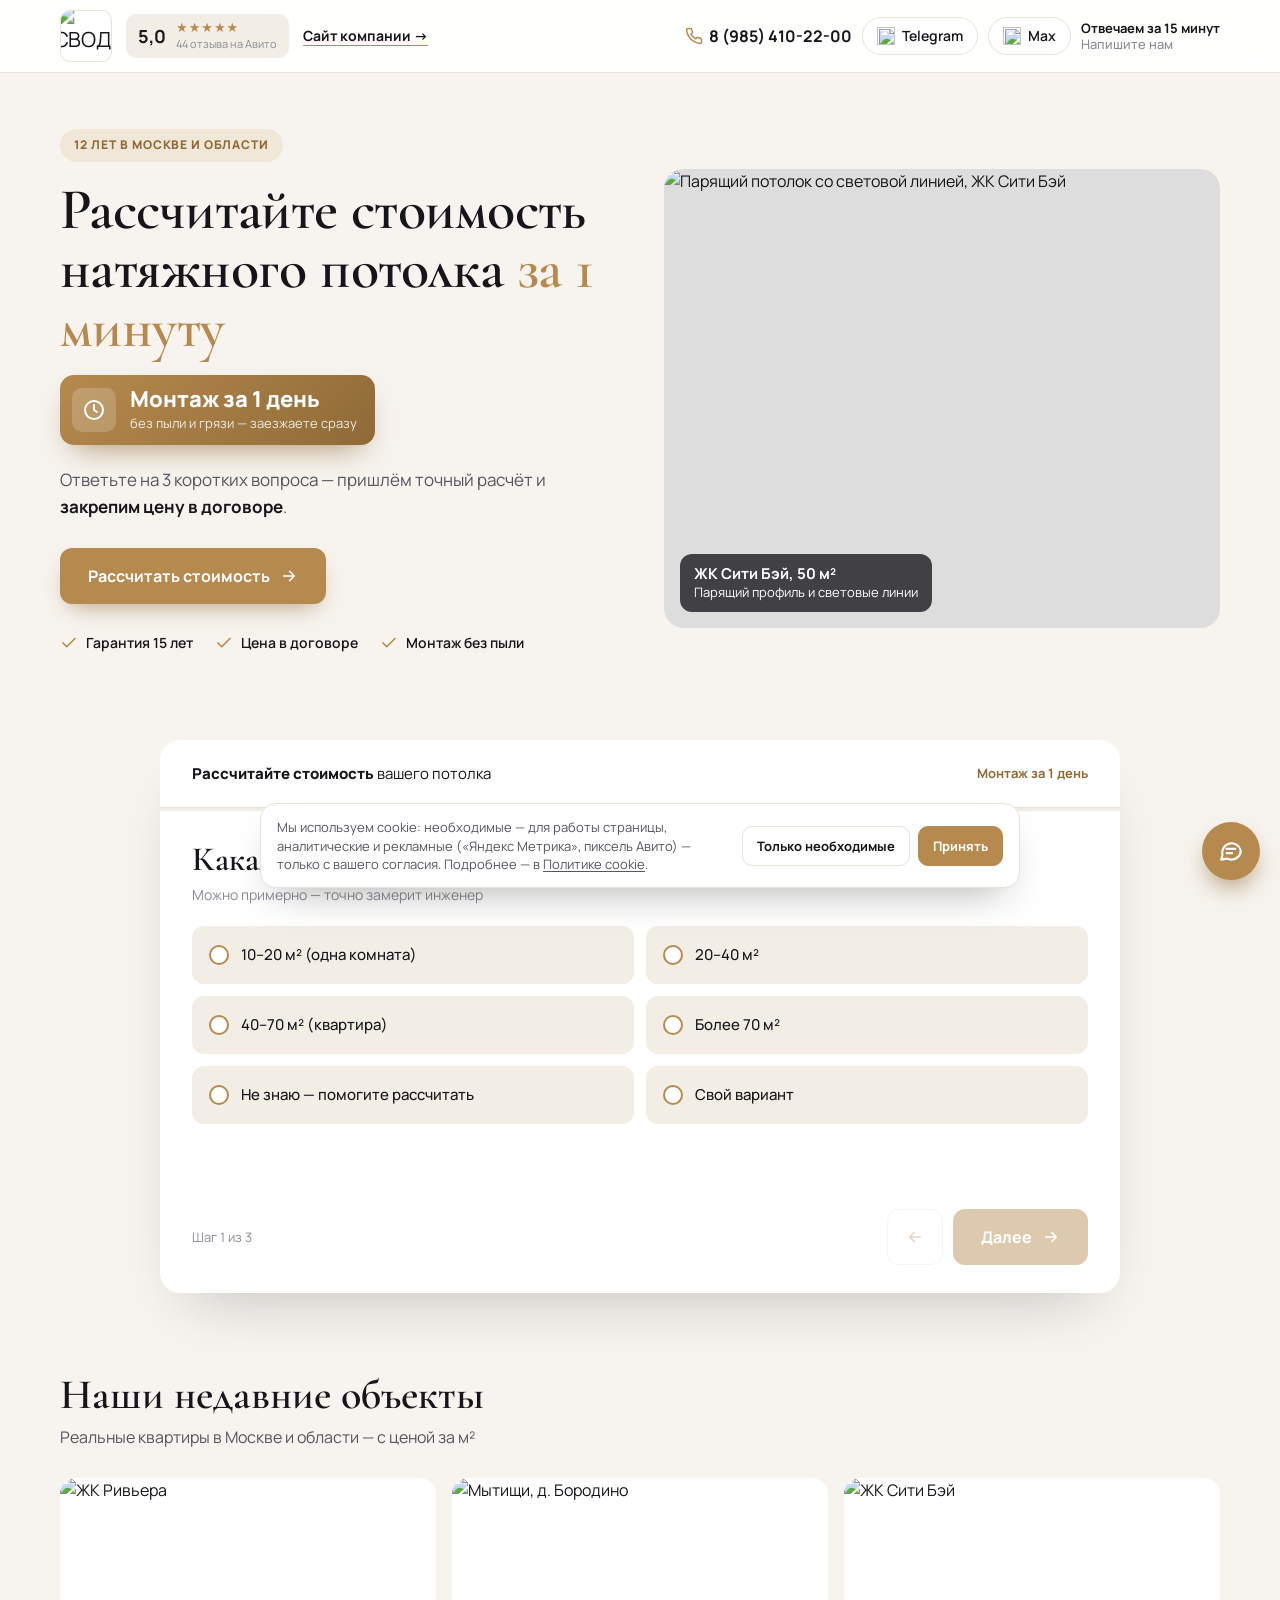
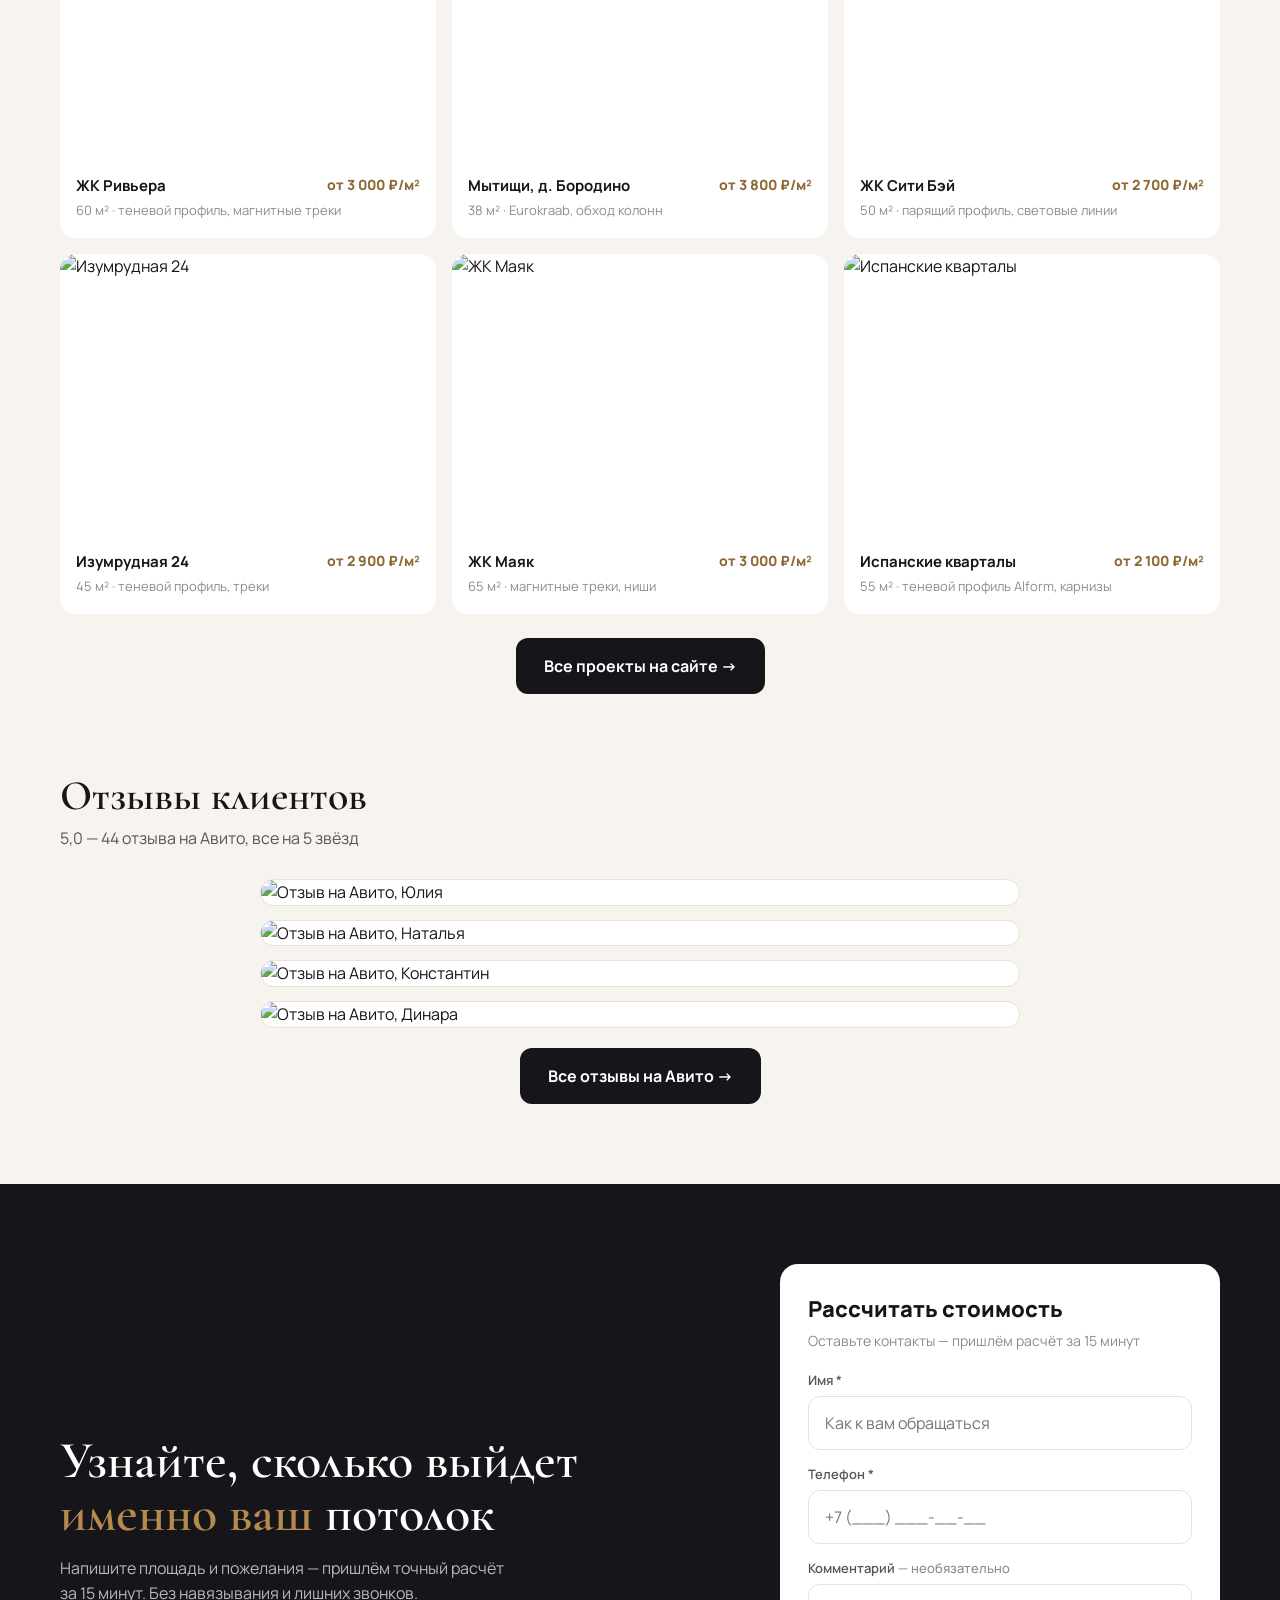
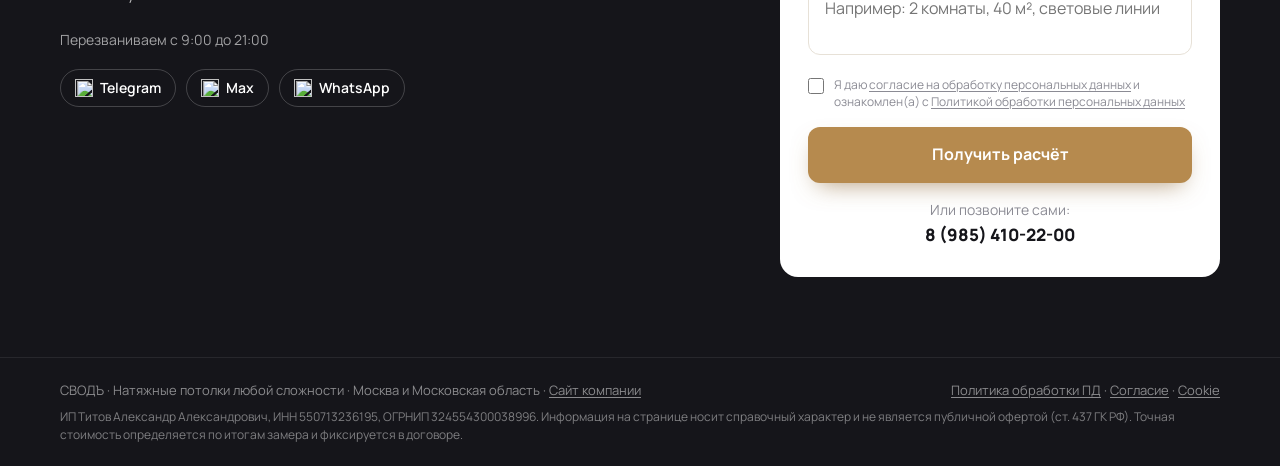
==== commit 2c71ddc9: "Квиз /2: пиксель Авито Рекламы + ещё 4 исправленных фото Пиксель Авито (id 4489347) по инструкции Ав" ====
--- a/2/index.html
+++ b/2/index.html
@@ -11,7 +11,9 @@
 <meta property="og:title" content="Рассчитайте стоимость натяжного потолка — СВОДЪ">
 <meta property="og:description" content="3 вопроса — и точная цена. Монтаж за 1 день, цена в договоре.">
 <meta property="og:image" content="https://svodmsk.ru/assets/og-cover.jpg">
-<link rel="icon" href="/svod-preview/assets/svod-logo.webp">
+<link rel="icon" href="/svod-preview/favicon.ico" sizes="48x48">
+<link rel="icon" type="image/png" sizes="120x120" href="/svod-preview/assets/favicon-120.png">
+<link rel="apple-touch-icon" href="/svod-preview/assets/apple-touch-icon.png">
 <link rel="preconnect" href="https://fonts.googleapis.com">
 <link rel="preconnect" href="https://fonts.gstatic.com" crossorigin>
 <link href="https://fonts.googleapis.com/css2?family=Cormorant+Garamond:wght@500;600;700&family=Manrope:wght@400;500;600;700;800&display=swap" rel="stylesheet">
@@ -21,7 +23,9 @@
   window.SVOD = {
     leadUrl: "https://script.google.com/macros/s/AKfycbxgoT3YjLJg_GNSsWztokYtU5nB3ujO9k0QQdAtYIes-4fWjXR9LYAzeZNPAPVVO6Ga/exec",
     metrikaId: 113690004,
-    vkPixelId: "" // ID пикселя VK Рекламы, например "3512345"
+    vkPixelId: "", // ID пикселя VK Рекламы, например "3512345"
+    avitoPixelId: 4489347, // пиксель Авито Рекламы
+    avitoGoal: "lead"      // название цели в кабинете Авито (JS-событие), регистр важен
   };
 
   /* UTM-метки: запоминаем при первом заходе */
@@ -41,7 +45,7 @@
 
 <!-- Яндекс.Метрика: подключается только после согласия на cookie -->
 <script>
-  window.__svodLoadMetrika = function () { return;
+  window.__svodLoadMetrika = function () {
     if (window.__svodMetrikaLoaded) return; window.__svodMetrikaLoaded = true;
     (function(m,e,t,r,i,k,a){m[i]=m[i]||function(){(m[i].a=m[i].a||[]).push(arguments)};m[i].l=1*new Date();
     for(var j=0;j<document.scripts.length;j++){if(document.scripts[j].src===r){return;}}
@@ -49,7 +53,9 @@
     (window,document,'script','https://mc.yandex.ru/metrika/tag.js?id='+SVOD.metrikaId,'ym');
     ym(SVOD.metrikaId,'init',{ssr:true,webvisor:true,clickmap:true,ecommerce:"dataLayer",referrer:document.referrer,url:location.href,accurateTrackBounce:true,trackLinks:true});
   };
-  try { if (localStorage.getItem('svod_cookie') === 'all') window.__svodLoadMetrika(); } catch (e) {}
+  // Включаем, если посетитель нажал «Принять». Ссылка с ?_ym_debug=1 — служебная
+  // проверка установки счётчика из интерфейса Метрики, там включаем сразу.
+  try { if (localStorage.getItem('svod_cookie') === 'all' || /[?&]_ym_debug=/.test(location.search)) window.__svodLoadMetrika(); } catch (e) {}
 </script>
 
 <!-- Пиксель VK Рекламы (включается, если указан vkPixelId) -->
@@ -66,6 +72,25 @@
       if (w.opera == "[object Opera]") { d.addEventListener("DOMContentLoaded", f, false); } else { f(); }
     })(document, window, "tmr-code");
   }
+</script>
+
+<!-- Пиксель Авито Рекламы: как Метрика — только после «Принять» в баннере cookie -->
+<script>
+  window.__svodLoadAvito = function () {
+    if (!SVOD.avitoPixelId || window.__svodAvitoLoaded) return; window.__svodAvitoLoaded = true;
+    var _apxl = window._apxl || (window._apxl = []);
+    _apxl.push({ id: SVOD.avitoPixelId, start: (new Date()).getTime() });
+    _apxl.q = _apxl.q || [];
+    _apxl.sendEvent = _apxl.sendEvent || function (args) { _apxl.q.push([args, location.href, (new Date()).getTime()]); };
+    (function (d, w, id) {
+      if (d.getElementById(id)) return;
+      var ts = d.createElement("script"); ts.type = "text/javascript"; ts.async = true; ts.id = id;
+      ts.src = "https://ac.avito.ru/tag.js";
+      var f = function () { var s = d.getElementsByTagName("script")[0]; s.parentNode.insertBefore(ts, s); };
+      if (w.opera == "[object Opera]") { d.addEventListener("DOMContentLoaded", f, false); } else { f(); }
+    })(document, window, "apxl-code");
+  };
+  try { if (localStorage.getItem('svod_cookie') === 'all') window.__svodLoadAvito(); } catch (e) {}
 </script>
 
 <style>
@@ -542,7 +567,7 @@
 </footer>
 
 <div class="cookie" id="cookie" hidden role="dialog" aria-label="Использование cookie">
-  <div>Мы используем cookie: необходимые — для работы страницы, аналитические («Яндекс Метрика») — только с вашего согласия. Подробнее — в <a href="/svod-preview/cookies.html" target="_blank" rel="noopener">Политике cookie</a>.</div>
+  <div>Мы используем cookie: необходимые — для работы страницы, аналитические и рекламные («Яндекс Метрика», пиксель Авито) — только с вашего согласия. Подробнее — в <a href="/svod-preview/cookies.html" target="_blank" rel="noopener">Политике cookie</a>.</div>
   <div class="btns"><button type="button" data-cookie="necessary">Только необходимые</button><button type="button" class="ok" data-cookie="all">Принять</button></div>
 </div>
 
@@ -574,6 +599,8 @@
   function goal(name, params){
     try { if (window.ym) ym(SVOD.metrikaId, 'reachGoal', name, params || {}); } catch(e){}
     try { if (SVOD.vkPixelId && window._tmr) _tmr.push({type:'reachGoal', id:SVOD.vkPixelId, goal:name}); } catch(e){}
+    // Авито: цель только на отправленную заявку (квиз или быстрая форма)
+    try { if (name === 'lead' && window._apxl && window._apxl.sendEvent) window._apxl.sendEvent({ type: 'reachGoal', goalName: SVOD.avitoGoal }); } catch(e){}
   }
 
   /* Отправка заявки — в ту же таблицу, что и основной сайт */
@@ -581,18 +608,32 @@
   var OPENED = Date.now();
   function isBot(form){
     var hp = form.querySelector('input[name=company]');
-    if (hp && hp.value.trim()) return true;
-    if (Date.now() - OPENED < 3000) return true;
+    if (hp && hp.value.trim()) return 'honeypot';
+    if (Date.now() - OPENED < 3000) return 'too-fast';
     try {
       var now = Date.now(), t = JSON.parse(localStorage.getItem('svod_lead_times') || '[]').filter(function(x){ return now - x < 600000; });
-      if (t.length >= 3) return true;
+      if (t.length >= 3) return 'rate-limit';
       t.push(now); localStorage.setItem('svod_lead_times', JSON.stringify(t));
     } catch(e){}
-    return false;
+    return '';
+  }
+
+  /* Лимит заявок: вместо «Спасибо» честно говорим, что заявка уже есть */
+  function showLimit(form){
+    var p = form.querySelector('.limit-msg');
+    if (!p) {
+      p = document.createElement('p');
+      p.className = 'limit-msg';
+      p.setAttribute('role', 'alert');
+      p.style.cssText = 'color:#b42318;font-size:14px;margin:12px 0 0;line-height:1.4';
+      form.appendChild(p);
+    }
+    p.textContent = 'Вы уже оставили заявку — менеджер скоро перезвонит. Если срочно, позвоните: 8 (985) 410-22-00';
   }
 
   function sendLead(data, form){
-    if (form && isBot(form)) { console.warn('Заявка отклонена антиспамом'); return Promise.resolve(); }
+    // Защита от ботов на стороне сайта отключена: автозаполнение браузера могло
+    // заполнить скрытое поле и заявка терялась. Мусор отсеивает скрипт (нужен телефон).
     var body = Object.assign({timestamp:new Date().toISOString()}, window.__svodUtm ? window.__svodUtm() : {}, data);
     return fetch(SVOD.leadUrl, {method:'POST', mode:'no-cors', headers:{'Content-Type':'text/plain'}, body:JSON.stringify(body)})
       .catch(function(e){ console.error('Не удалось отправить заявку:', e); });
@@ -683,7 +724,20 @@
     step = Math.max(1, Math.min(5, step + dir));
     if (dir > 0 && step <= 4) goal('quiz_step_' + step);
     render();
-    if (window.innerWidth < 860) quiz.scrollIntoView({behavior:'smooth', block:'start'});
+    keepQuizInView();
+  }
+
+  /* После смены шага высота квиза меняется (шаг 2 с картинками высокий, шаг 3
+     короткий), и браузер оставлял человека ниже квиза — на блоке с объектами.
+     Если начало квиза ушло вверх за экран, плавно возвращаем его под шапку.
+     Работает на любой ширине экрана. */
+  function keepQuizInView(){
+    var offset = parseFloat(getComputedStyle(quiz).scrollMarginTop) || 0;
+    var top = quiz.getBoundingClientRect().top; // замер уже с новой высотой шага
+    if (top < offset - 4) {
+      var reduce = window.matchMedia && window.matchMedia('(prefers-reduced-motion: reduce)').matches;
+      window.scrollTo({ top: window.pageYOffset + top - offset, behavior: reduce ? 'auto' : 'smooth' });
+    }
   }
 
   nextBtn.addEventListener('click', function(){
@@ -705,8 +759,9 @@
     };
     data.object = 'Площадь: ' + data.area + '; Потолок: ' + data.type + '; Монтаж: ' + data.when;
     quiz.classList.add('sending');
-    sendLead(data, quiz).then(function(){
+    sendLead(data, quiz).then(function(res){
       quiz.classList.remove('sending');
+      if (res === 'rate-limit') { showLimit(quiz); return; }
       goal('lead', {form:'quiz'});
       step = 5; bar.style.width = '100%'; render();
     });
@@ -726,7 +781,9 @@
     if (!agree.checked) { alert('Отметьте согласие на обработку персональных данных'); return; }
     quick.classList.add('sending');
     sendLead({source:'Квиз svodmsk.ru/2: быстрая форма', name:qName.value.trim(), phone:phone.value, comment:quick.querySelector('textarea[name=comment]').value.trim()}, quick)
-      .then(function(){
+      .then(function(res){
+        quick.classList.remove('sending');
+        if (res === 'rate-limit') { showLimit(quick); return; }
         goal('lead', {form:'quick'});
         quick.innerHTML = '<div class="done" style="padding:20px 0"><div class="ok"><svg width="30" height="30" viewBox="0 0 24 24" fill="none" stroke="currentColor" stroke-width="2.4" stroke-linecap="round" stroke-linejoin="round"><path d="M20 6 9 17l-5-5"/></svg></div><h3 style="font-size:30px">Спасибо!</h3><p>Инженер свяжется с вами в течение 15 минут и назовёт стоимость.</p></div>';
       });
@@ -740,7 +797,7 @@
     if (a) goal(a.getAttribute('data-goal'));
   });
 
-  /* Баннер cookie: Метрика и пиксель VK — только после «Принять» */
+  /* Баннер cookie: Метрика, пиксели VK и Авито — только после «Принять» */
   var cookieBox = document.getElementById('cookie');
   try { if (!localStorage.getItem('svod_cookie')) cookieBox.hidden = false; } catch(e) { cookieBox.hidden = false; }
   cookieBox.addEventListener('click', function(e){
@@ -748,6 +805,7 @@
     var v = b.getAttribute('data-cookie');
     try { localStorage.setItem('svod_cookie', v); } catch(err){}
     if (v === 'all' && window.__svodLoadMetrika) window.__svodLoadMetrika();
+    if (v === 'all' && window.__svodLoadAvito) window.__svodLoadAvito();
     cookieBox.hidden = true;
   });
 
